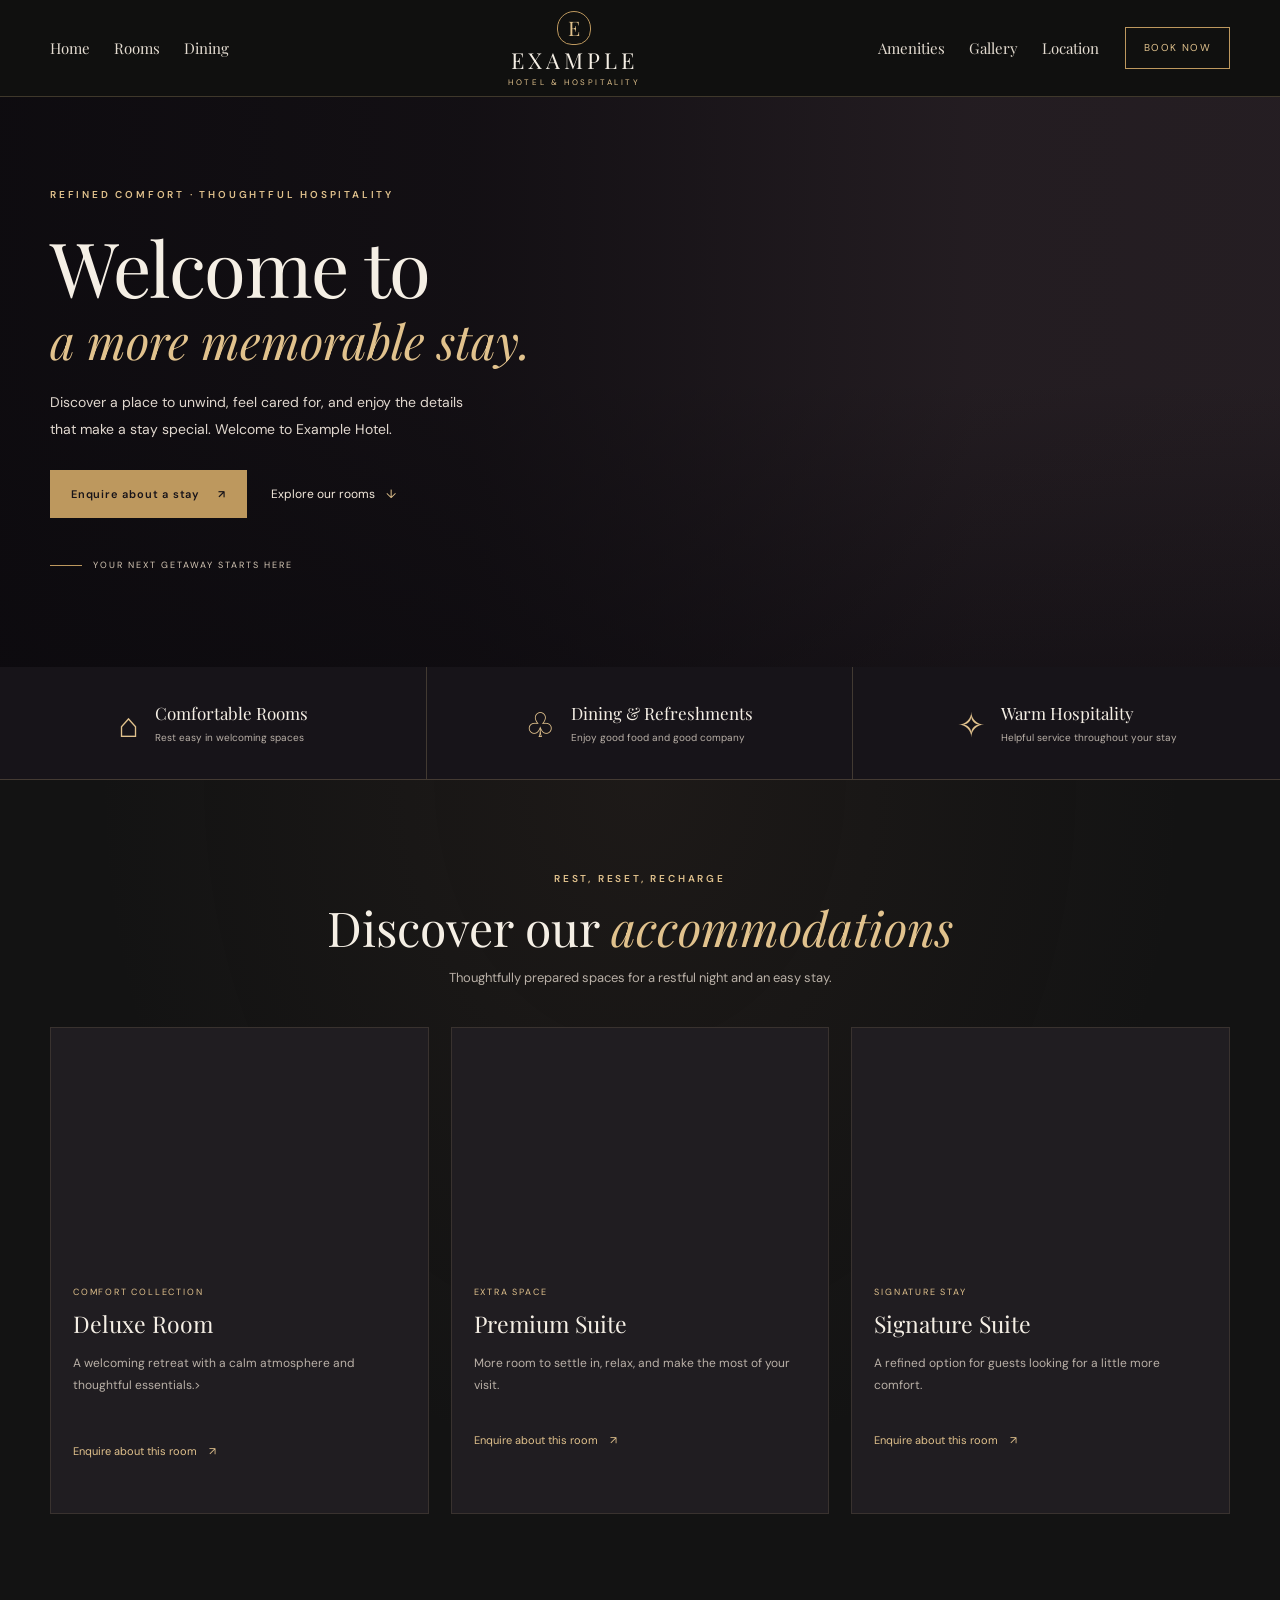
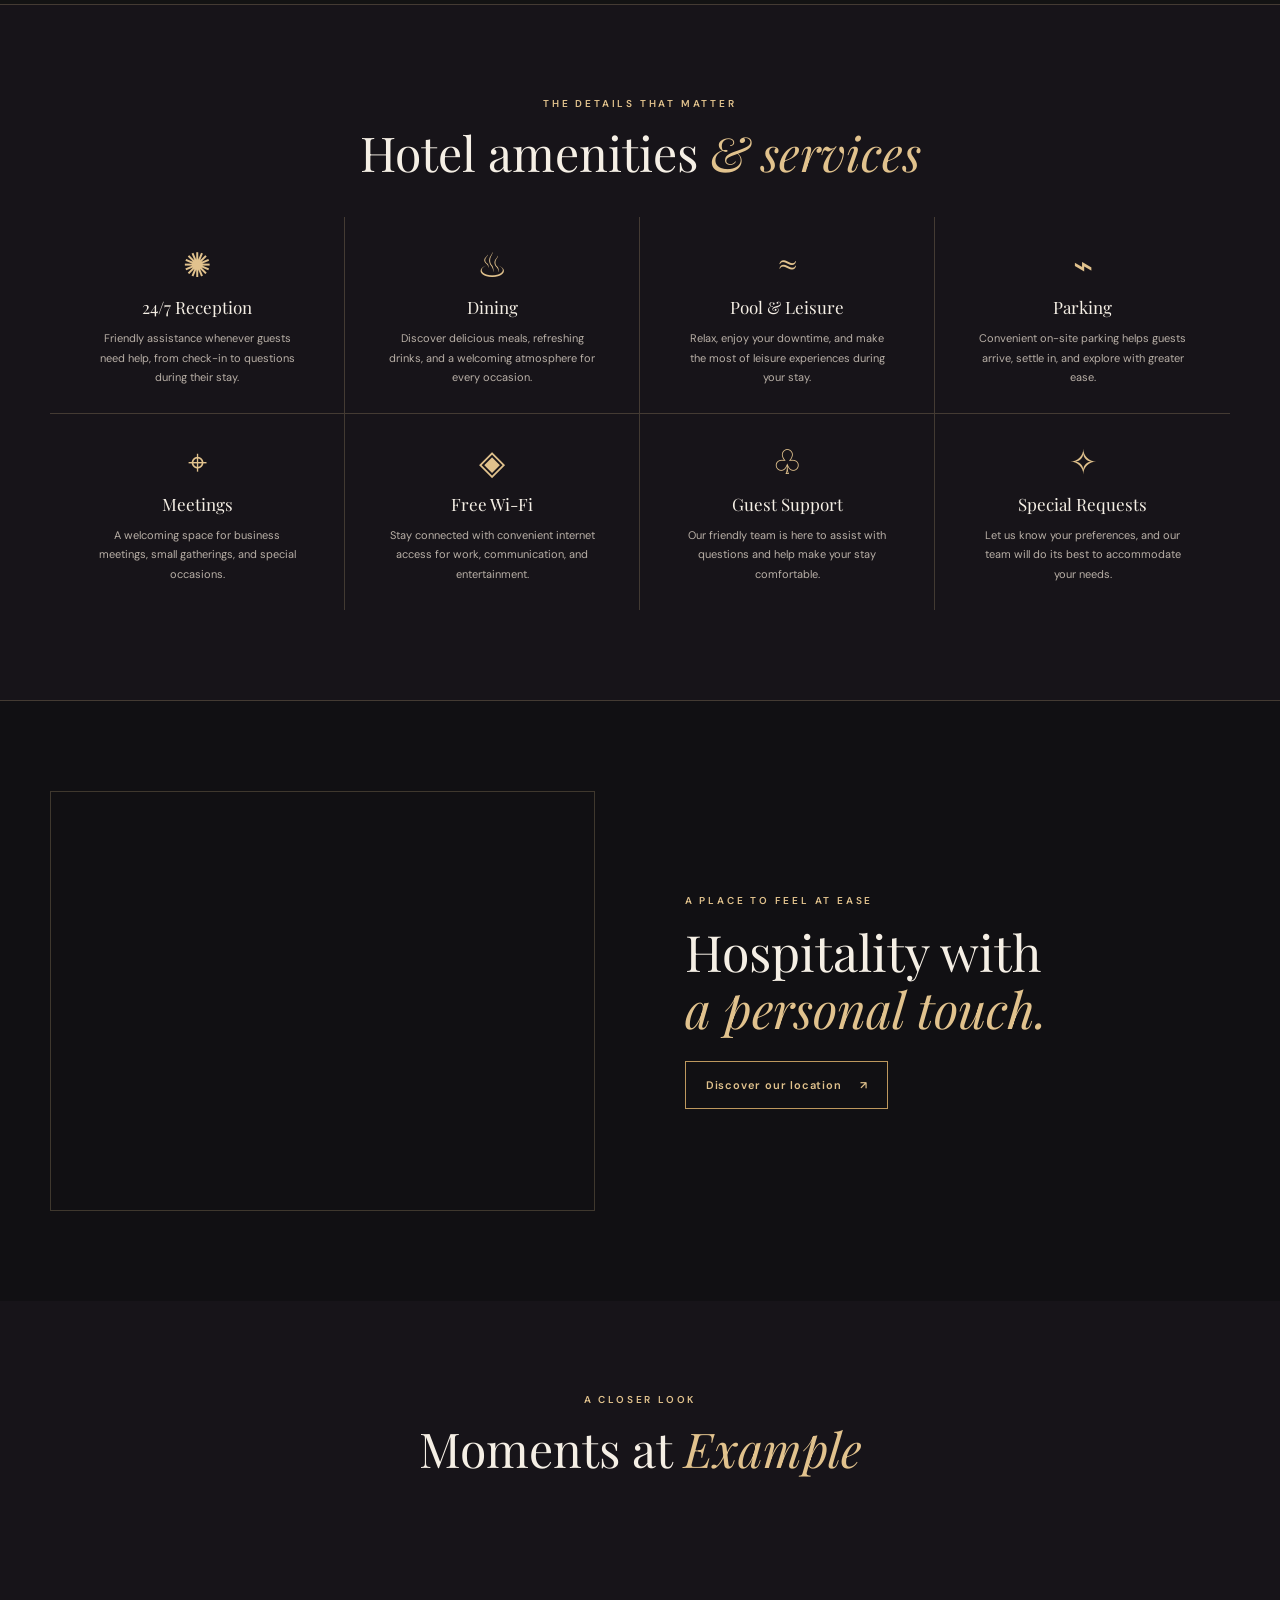
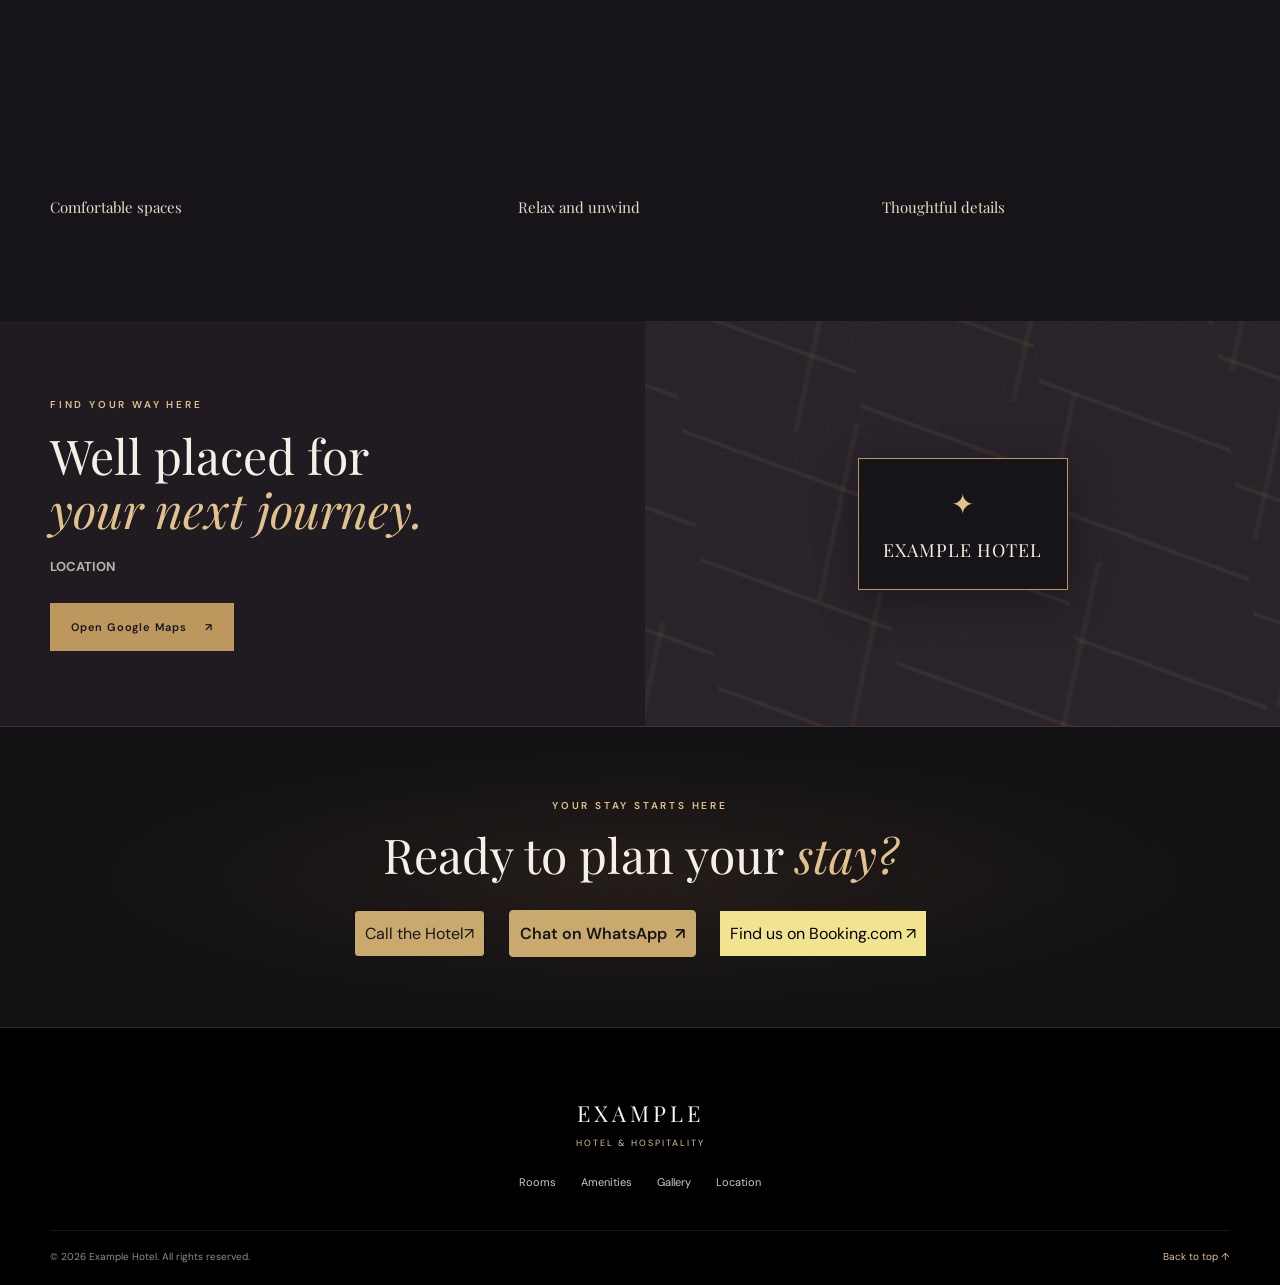
==== index.html @ 17773b7e "Add files via upload" ====
<!doctype html>
<html lang="en">
<head>
<meta charset="utf-8"><meta name="viewport" content="width=device-width,initial-scale=1">
<meta name="description" content="Example Hotel — refined comfort and thoughtful hospitality.">
<title>Example Hotel | Refined Stays</title>
<link rel="preconnect" href="https://fonts.googleapis.com"><link rel="preconnect" href="https://fonts.gstatic.com" crossorigin>
<link href="https://fonts.googleapis.com/css2?family=DM+Sans:wght@400;500;600;700&family=Playfair+Display:wght@400;500;600&display=swap" rel="stylesheet">
<link rel="stylesheet" href="style.css"><script src="script.js" defer></script>
</head>
<body>
</header>
<header class="site-header"><div class="header-inner container">
<button class="menu-toggle" aria-label="Open navigation" aria-expanded="false" aria-controls="main-nav"><span></span><span></span><span></span></button>
<nav class="nav nav-left" aria-label="Main navigation"><a href="#hero">Home</a><a href="#rooms">Rooms</a><a href="#dining">Dining</a></nav>
<a class="brand" href="#hero" aria-label="Example Hotel home"><span class="brand-emblem">E</span><span class="brand-name">EXAMPLE</span><span class="brand-subtitle">HOTEL &amp; HOSPITALITY</span></a>
<nav class="nav nav-right" aria-label="More navigation"><a href="#amenities">Amenities</a><a href="#gallery">Gallery</a><a href="#location">Location</a></nav>
<a class="header-book" href="#booking">Book now</a>
</div></header>
<main>
<section class="hero" id="hero"><div class="hero-image" role="img" aria-label="Elegant hotel room with warm lighting"></div><div class="hero-shade"></div><div class="hero-content container">
<p class="eyebrow">REFINED COMFORT · THOUGHTFUL HOSPITALITY</p><h1>Welcome to</h1><br><h2><span>a more memorable stay.</span></h2><p class="hero-copy">Discover a place to unwind, feel cared for, and enjoy the details that make a stay special. Welcome to Example Hotel.</p>
<div class="hero-actions"><a class="button button-gold" href="#booking">Enquire about a stay <span>↗</span></a><a class="text-action" href="#rooms">Explore our rooms <span>↓</span></a></div><div class="hero-caption"><span></span> YOUR NEXT GETAWAY STARTS HERE</div>
</div></section>
<section class="quick-highlights" aria-label="Hotel highlights"><div class="highlight"><span class="line-icon">⌂</span><div><h3>Comfortable Rooms</h3><p>Rest easy in welcoming spaces</p></div></div><div class="highlight"><span class="line-icon">♧</span><div><h3>Dining &amp; Refreshments</h3><p>Enjoy good food and good company</p></div></div><div class="highlight"><span class="line-icon">✧</span><div><h3>Warm Hospitality</h3><p>Helpful service throughout your stay</p></div></div></section>
<section class="section rooms-section" id="rooms"><div class="section-heading"><p class="eyebrow">REST, RESET, RECHARGE</p><h2>Discover our <span>accommodations</span></h2><p>Thoughtfully prepared spaces for a restful night and an easy stay.</p></div><div class="room-grid container">
<article class="room-card"><div class="room-image room-one" role="img" aria-label="Sample hotel room"></div><div class="room-info"><p class="card-kicker">COMFORT COLLECTION</p><h3>Deluxe Room</h3><p> A welcoming retreat with a calm atmosphere and thoughtful essentials.><p><a href="#booking" class="card-link">Enquire about this room <span>↗</span></a></div></article>
<article class="room-card"><div class="room-image room-two" role="img" aria-label="Sample premium suite"></div><div class="room-info"><p class="card-kicker">EXTRA SPACE</p><h3>Premium Suite</h3><p>More room to settle in, relax, and make the most of your visit.</p><a href="#booking" class="card-link">Enquire about this room <span>↗</span></a></div></article>
<article class="room-card"><div class="room-image room-three" role="img" aria-label="Sample suite sitting area"></div><div class="room-info"><p class="card-kicker">SIGNATURE STAY</p><h3>Signature Suite</h3><p>A refined option for guests looking for a little more comfort.</p><a href="#booking" class="card-link">Enquire about this room <span>↗</span></a></div></article></div></section>

<section class="section amenities-section" id="amenities">
  <div class="section-heading">
    <p class="eyebrow">THE DETAILS THAT MATTER</p>
    <h2>Hotel amenities <span>&amp; services</span></h2>
  </div>

  <div class="amenity-grid container">

    <article class="amenity">
      <span class="amenity-icon">✺</span>
      <h3>24/7 Reception</h3>
      <p>Friendly assistance whenever guests need help, from check-in to questions during their stay.</p>
    </article>

    <article class="amenity" id="dining">
      <span class="amenity-icon">♨</span>
      <h3>Dining</h3>
      <p>Discover delicious meals, refreshing drinks, and a welcoming atmosphere for every occasion.</p>
    </article>

    <article class="amenity">
      <span class="amenity-icon">≈</span>
      <h3>Pool &amp; Leisure</h3>
      <p>Relax, enjoy your downtime, and make the most of leisure experiences during your stay.</p>
    </article>

    <article class="amenity">
      <span class="amenity-icon">⌁</span>
      <h3>Parking</h3>
      <p>Convenient on-site parking helps guests arrive, settle in, and explore with greater ease.</p>
    </article>

    <article class="amenity">
      <span class="amenity-icon">⌖</span>
      <h3>Meetings</h3>
      <p>A welcoming space for business meetings, small gatherings, and special occasions.</p>
    </article>

    <article class="amenity">
      <span class="amenity-icon">◈</span>
      <h3>Free Wi-Fi</h3>
      <p>Stay connected with convenient internet access for work, communication, and entertainment.</p>
    </article>

    <article class="amenity">
      <span class="amenity-icon">♧</span>
      <h3>Guest Support</h3>
      <p>Our friendly team is here to assist with questions and help make your stay comfortable.</p>
    </article>

    <article class="amenity">
      <span class="amenity-icon">✧</span>
      <h3>Special Requests</h3>
      <p>Let us know your preferences, and our team will do its best to accommodate your needs.</p>
    </article>

  </div>
</section>

<section class="about-section section" id="about">
  <div
    class="about-photo"
    role="img"
    aria-label="Warm elegant hotel interior">
  </div>

  <div class="about-copy">
    <p class="eyebrow">A PLACE TO FEEL AT EASE</p>

    <h2>Hospitality with<br><span>a personal touch.</span></h2>

    <a class="button button-outline" href="#location">
      Discover our location <span>↗</span>
    </a>
  </div>
</section>

<section class="section gallery-section" id="gallery">
  <div class="section-heading">
    <p class="eyebrow">A CLOSER LOOK</p>
    <h2>Moments at <span>Example</span></h2>
  </div>

  <div class="gallery-grid container">
    <figure>
      <div
        class="gallery-photo gallery-one"
        role="img"
        aria-label="Sample bedroom">
      </div>
      <figcaption>Comfortable spaces</figcaption>
    </figure>

    <figure>
      <div
        class="gallery-photo gallery-two"
        role="img"
        aria-label="Sample lounge">
      </div>
      <figcaption>Relax and unwind</figcaption>
    </figure>

    <figure>
      <div
        class="gallery-photo gallery-three"
        role="img"
        aria-label="Sample dining space">
      </div>
      <figcaption>Thoughtful details</figcaption>
    </figure>
  </div>
</section>

<section class="location-section" id="location">
  <div class="location-copy">
    <p class="eyebrow">FIND YOUR WAY HERE</p>

    <h2>Well placed for<br><span>your next journey.</span></h2>

    <p class="location-address">
      <strong>LOCATION</strong>
    </p>

    <a
      class="button button-gold"
      href="https://www.google.com/maps"
      target="_blank"
      rel="noopener noreferrer">
      Open Google Maps <span>↗</span>
    </a>
  </div>

  <div class="map-placeholder">
    <div class="map-pattern"></div>

    <div class="map-card">
      <span class="map-pin">✦</span>
      <p>EXAMPLE HOTEL</p>
    </div>
  </div>
</section>

<section class="booking-section section" id="booking">
  <div class="booking-inner container">
    <p class="eyebrow">YOUR STAY STARTS HERE</p>

    <h2>Ready to plan your <span>stay?</span></h2>

    <div class="booking-actions">
      <a class="call-btn" href="tel:+250000000000">
        Call the Hotel<span>↗</span>
      </a>

      <a
        class="WhatsApp"
        href="https://wa.me/250000000000?text=Hello%2C%20I%27d%20like%20to%20enquire%20about%20a%20stay."
        target="_blank"
        rel="noopener noreferrer">
        Chat on WhatsApp <span>↗</span>
      </a>

      <a
        class="booking-com-btn"
        href="https://www.booking.com/"
        target="_blank"
        rel="noopener noreferrer">
        Find us on Booking.com ↗
      </a>
    </div>
  </div>
</section>

</main>

<footer class="site-footer">
  <div class="footer-inner container">
    <a class="footer-brand" href="#hero">
      EXAMPLE <span>HOTEL &amp; HOSPITALITY</span>
    </a>

    <div class="footer-links">
      <a href="#rooms">Rooms</a>
      <a href="#amenities">Amenities</a>
      <a href="#gallery">Gallery</a>
      <a href="#location">Location</a>
    </div>

    <div class="footer-bottom">
      <span>
        © <span id="year"></span> Example Hotel. All rights reserved.
      </span>

      <a href="#hero">Back to top ↑</a>
    </div>
  </div>
</footer>

</body>
</html>
---- style.css ----
:root{--bg:#111013;--soft:#19171b;--card:#201d21;--text:#f5efe5;--muted:#b9b0a7;--gold:#bd985e;--goldlight:#e1c28d;--line:rgba(225,194,141,.22);--serif:'Playfair Display',Georgia,serif;--sans:'DM Sans',Arial,sans-serif;--container:1180px}
*{box-sizing:border-box;margin:0;padding:0}html{scroll-behavior:smooth;scroll-padding-top:90px}body{background:var(--bg);color:var(--text);font-family:var(--sans);line-height:1.6}a{color:inherit;text-decoration:none}.container{width:min(var(--container),calc(100% - 48px));margin-inline:auto}section{scroll-margin-top:86px}::selection{background:var(--gold);color:#151217}
.site-header{position:relative;z-index:20;background:#100e12;border-bottom:1px solid var(--line)}.header-inner{min-height:96px;display:grid;grid-template-columns:1fr auto 1fr auto;align-items:center;gap:26px}.nav{display:flex;align-items:center;gap:24px}.nav a{font-family:var(--serif);font-size:13px;color:#e4dcd1;transition:color .2s}.nav a:hover,.footer-links a:hover{color:var(--goldlight)}.nav-right{justify-content:flex-end}.brand{min-width:170px;display:flex;flex-direction:column;align-items:center;line-height:1}.brand-emblem{display:grid;place-items:center;width:34px;height:34px;margin-bottom:4px;border:1px solid var(--gold);border-radius:50% 50% 44% 44%;color:var(--goldlight);font-family:var(--serif);font-size:20px}.brand-name{font-family:var(--serif);font-size:22px;letter-spacing:4px}.brand-subtitle{margin-top:7px;color:var(--goldlight);font-size:8px;letter-spacing:2.6px}.header-book{padding:12px 18px;border:1px solid var(--gold);color:var(--goldlight);font-size:10px;letter-spacing:1.4px;text-transform:uppercase;transition:background .2s,color .2s}.header-book:hover{background:var(--gold);color:#171318}.menu-toggle{display:none}
.hero{position:relative;min-height:570px;display:flex;align-items:center;overflow:hidden;isolation:isolate;background:#292126}.hero-image,.hero-shade{position:absolute;inset:0;z-index:-1}.hero-image{background-image:url('https://images.unsplash.com/photo-1611892440504-42a792e24d32?auto=format&fit=crop&w=2200&q=85');background-position:center 54%;background-size:cover;transform:scale(1.01)}.hero-shade{background:linear-gradient(90deg,rgba(12,10,14,.93) 0%,rgba(12,10,14,.76) 37%,rgba(12,10,14,.2) 76%,rgba(12,10,14,.15) 100%),linear-gradient(0deg,rgba(12,10,14,.55),transparent 50%)}.hero-content{padding-top:75px;padding-bottom:86px}.eyebrow{color:var(--goldlight);font-size:10px;font-weight:600;letter-spacing:2.8px;line-height:1.8}.hero .eyebrow{margin-bottom:20px}.hero h1,h2{font-family:var(--serif);font-weight:400;line-height:1.13}.hero h1{max-width:690px;font-size:clamp(44px,6.2vw,76px);letter-spacing:-1.4px}.hero h1 span,h2 span{color:var(--goldlight);font-style:italic}.hero-copy{max-width:440px;margin-top:22px;color:#e1d8cf;font-size:14px;line-height:1.9}.hero-actions,.booking-actions{display:flex;align-items:center;flex-wrap:wrap;gap:24px;margin-top:28px}.button{min-height:48px;padding:0 20px;display:inline-flex;align-items:center;justify-content:center;gap:18px;border:1px solid transparent;font-size:11px;font-weight:600;letter-spacing:.8px;transition:transform .2s,background .2s,border-color .2s}.button:hover{transform:translateY(-2px)}.button-gold{background:var(--gold);border-color:var(--gold);color:#181419}.button-gold:hover{background:var(--goldlight);border-color:var(--goldlight)}.button-outline{border-color:var(--gold);color:var(--goldlight);background:transparent}.button-outline:hover{background:rgba(189,152,94,.12)}.text-action{color:#f3e9dc;font-size:12px}.text-action span{margin-left:8px;color:var(--goldlight)}.hero-caption{display:flex;align-items:center;gap:11px;margin-top:46px;color:#d6c8b6;font-size:9px;letter-spacing:2px}.hero-caption span{width:32px;height:1px;background:var(--gold)}
.quick-highlights{display:grid;grid-template-columns:repeat(3,1fr);background:#171419;border-bottom:1px solid var(--line)}.highlight{display:flex;justify-content:center;align-items:center;gap:16px;min-height:112px;padding:22px;border-right:1px solid var(--line)}.highlight:last-child{border-right:0}.line-icon{color:var(--goldlight);font-family:var(--serif);font-size:34px}.highlight h3{font-family:var(--serif);font-size:17px;font-weight:400}.highlight p{margin-top:3px;color:var(--muted);font-size:10px}
.section{padding:90px 0}.section-heading{max-width:680px;margin:0 auto 38px;padding-inline:24px;text-align:center}.section-heading .eyebrow{margin-bottom:12px}h2{font-size:clamp(34px,4.2vw,48px)}.section-heading>p:last-child{margin-top:14px;color:var(--muted);font-size:13px}.rooms-section{background:radial-gradient(ellipse at top,rgba(95,67,54,.13),transparent 60%),var(--bg)}.room-grid{display:grid;grid-template-columns:repeat(3,1fr);gap:22px}.room-card{overflow:hidden;background:var(--card);border:1px solid rgba(225,194,141,.13)}.room-image{height:235px;background-size:cover;background-position:center;transition:transform .45s}.room-card:hover .room-image{transform:scale(1.035)}.room-one{background-image:url('https://images.unsplash.com/photo-1611892440504-42a792e24d32?auto=format&fit=crop&w=900&q=80')}.room-two{background-image:url('https://images.unsplash.com/photo-1590490360182-c33d57733427?auto=format&fit=crop&w=900&q=80')}.room-three{background-image:url('https://images.unsplash.com/photo-1616486338812-3dadae4b4ace?auto=format&fit=crop&w=900&q=80')}.room-info{padding:22px}.card-kicker{color:var(--goldlight);font-size:9px;letter-spacing:1.8px}.room-info h3{margin-top:7px;font-family:var(--serif);font-size:23px;font-weight:400}.room-info>p:not(.card-kicker){min-height:64px;margin-top:10px;color:var(--muted);font-size:12px;line-height:1.8}.card-link{display:inline-flex;gap:12px;margin-top:15px;color:var(--goldlight);font-size:11px}.placeholder-note{max-width:800px;margin:24px auto 0;padding-inline:24px;color:#a59a8f;text-align:center;font-size:10px;line-height:1.7}
.amenities-section{background:#171419;border-block:1px solid var(--line)}.amenity-grid{display:grid;grid-template-columns:repeat(4,1fr)}.amenity{min-height:175px;padding:26px 24px;border-right:1px solid var(--line);border-bottom:1px solid var(--line);text-align:center}.amenity:nth-child(4n){border-right:0}.amenity:nth-last-child(-n+4){border-bottom:0}.amenity-icon{display:block;margin-bottom:10px;color:var(--goldlight);font-family:var(--serif);font-size:34px;line-height:1.2}.amenity h3{font-family:var(--serif);font-size:17px;font-weight:400}.amenity p{max-width:210px;margin:8px auto 0;color:var(--muted);font-size:11px;line-height:1.75}
.about-section{display:grid;grid-template-columns:1fr 1fr;gap:clamp(36px,7vw,100px);align-items:center;width:min(var(--container),calc(100% - 48px));margin-inline:auto}.about-photo{min-height:420px;background:url('https://images.unsplash.com/photo-1600210492486-724fe5c67fb0?auto=format&fit=crop&w=1200&q=85') center/cover;border:1px solid var(--line)}.about-copy .eyebrow{margin-bottom:14px}.about-copy h2{font-size:clamp(36px,4vw,50px)}.about-copy>p:not(.eyebrow){max-width:490px;margin-top:18px;color:var(--muted);font-size:13px;line-height:1.9}.about-copy .about-small{font-size:11px}.about-copy .button{margin-top:24px}
.gallery-section{background:#171419}.gallery-grid{display:grid;grid-template-columns:1.3fr 1fr 1fr;gap:16px}.gallery-item{min-width:0;overflow:hidden}.gallery-photo{height:270px;background-size:cover;background-position:center;transition:transform .4s}.gallery-item:hover .gallery-photo{transform:scale(1.04)}.gallery-one{background-image:url('https://images.unsplash.com/photo-1611892440504-42a792e24d32?auto=format&fit=crop&w=1100&q=80')}.gallery-two{background-image:url('https://images.unsplash.com/photo-1600210492486-724fe5c67fb0?auto=format&fit=crop&w=900&q=80')}.gallery-three{background-image:url('https://images.unsplash.com/photo-1414235077428-338989a2e8c0?auto=format&fit=crop&w=900&q=80')}.gallery-grid figcaption{padding:12px 0;color:#e7d9c7;font-family:var(--serif);font-size:15px}
.location-section{display:grid;grid-template-columns:1fr 1fr;min-height:400px;background:#201b20}.location-copy{padding:75px max(32px,calc((100vw - var(--container))/2));padding-right:55px}.location-copy .eyebrow{margin-bottom:14px}.location-copy>p:not(.eyebrow){max-width:420px;margin-top:18px;color:var(--muted);font-size:13px}.location-address{line-height:1.9}.location-address span{color:var(--goldlight);font-size:9px;letter-spacing:2px}.location-copy .button{margin-top:24px}.map-placeholder{position:relative;display:grid;place-items:center;min-height:400px;overflow:hidden;background:#29232a}.map-pattern{position:absolute;inset:-20%;opacity:.5;background-image:linear-gradient(28deg,transparent 46%,rgba(189,152,94,.2) 47%,rgba(189,152,94,.2) 48%,transparent 49%),linear-gradient(110deg,transparent 46%,rgba(189,152,94,.15) 47%,rgba(189,152,94,.15) 48%,transparent 49%),linear-gradient(rgba(255,255,255,.03) 1px,transparent 1px),linear-gradient(90deg,rgba(255,255,255,.03) 1px,transparent 1px);background-size:180px 130px,220px 170px,36px 36px,36px 36px;transform:rotate(-8deg)}.map-card{position:relative;z-index:1;min-width:210px;padding:24px;background:#171419;border:1px solid var(--gold);text-align:center;box-shadow:0 12px 45px rgba(0,0,0,.3)}.map-pin{color:var(--goldlight);font-size:28px}.map-card p{margin-top:8px;font-family:var(--serif);font-size:18px;letter-spacing:1px}.map-card small{color:var(--muted);font-size:10px}
.booking-section{text-align:center;background:radial-gradient(ellipse at center,rgba(133,94,55,.17),transparent 65%),#111013;border-top:1px solid var(--line)}.booking-inner>.eyebrow{margin-bottom:12px}.booking-inner>p:not(.eyebrow):not(.placeholder-note){margin-top:15px;color:var(--muted);font-size:13px}.booking-actions{justify-content:center}.booking-inner .placeholder-note{margin-top:20px}.site-footer{padding:48px 0 20px;background:#0c0b0e;border-top:1px solid var(--line)}.footer-inner{text-align:center}.footer-brand{display:inline-flex;flex-direction:column;gap:6px;font-family:var(--serif);font-size:22px;letter-spacing:4px}.footer-brand span{color:var(--goldlight);font:9px var(--sans);letter-spacing:2px}.footer-inner>p{margin-top:12px;color:var(--muted);font-size:11px}.footer-links{display:flex;justify-content:center;flex-wrap:wrap;gap:25px;margin-top:25px;color:#d4c9bc;font-size:11px}.footer-bottom{display:flex;justify-content:space-between;gap:16px;margin-top:38px;padding-top:18px;border-top:1px solid rgba(225,194,141,.13);color:#938a81;font-size:10px}.footer-bottom a{color:var(--goldlight)}
@media(max-width:1000px){.header-inner{grid-template-columns:1fr auto 1fr;gap:18px}.nav-left{gap:16px}.nav-right{display:none}.header-book{justify-self:end}.room-image{height:200px}.room-info{padding:18px}.amenity{padding-inline:15px}.location-copy{padding:58px 34px}}
@media(max-width:680px){html{scroll-padding-top:72px}.container{width:calc(100% - 36px)}.header-inner{min-height:76px;grid-template-columns:42px 1fr auto;gap:10px}.menu-toggle{display:flex;flex-direction:column;align-items:center;justify-content:center;gap:5px;width:40px;height:40px;background:transparent;border:1px solid var(--line);cursor:pointer}.menu-toggle span{width:17px;height:1px;background:var(--goldlight)}.brand{grid-column:2;grid-row:1}.brand-emblem{display:none}.brand-name{font-size:17px;letter-spacing:3px}.brand-subtitle{font-size:7px;letter-spacing:1.8px}.header-book{padding:10px 11px;font-size:9px;letter-spacing:.8px}.nav-left{position:absolute;display:none;top:100%;left:0;right:0;padding:12px 22px 18px;background:#100e12;border-top:1px solid var(--line)}.nav-left.is-open{display:flex;flex-direction:column;align-items:stretch;gap:0}.nav-left a{padding:12px 0;border-bottom:1px solid rgba(225,194,141,.1);font-size:15px}.hero{min-height:590px}.hero-image{background-position:60% center}.hero-shade{background:linear-gradient(90deg,rgba(12,10,14,.9),rgba(12,10,14,.5)),linear-gradient(0deg,rgba(12,10,14,.5),transparent 60%)}.hero-content{padding-top:62px;padding-bottom:62px}.hero h1{font-size:clamp(42px,11vw,58px);letter-spacing:-1px}.hero-copy{max-width:390px;font-size:13px}.hero-actions{align-items:flex-start;flex-direction:column;gap:18px}.hero-caption{margin-top:35px;font-size:8px;letter-spacing:1.5px}.quick-highlights{grid-template-columns:1fr}.highlight{justify-content:flex-start;min-height:86px;padding-inline:26px;border-right:0;border-bottom:1px solid var(--line)}.highlight:last-child{border-bottom:0}.section{padding:65px 0}.section-heading{margin-bottom:28px;padding-inline:18px}.section-heading h2,h2{font-size:35px}.room-grid{grid-template-columns:1fr;gap:20px}.room-image{height:245px}.room-info>p:not(.card-kicker){min-height:0}.amenity-grid{grid-template-columns:repeat(2,1fr)}.amenity{min-height:165px;padding:22px 12px;border-right:1px solid var(--line);border-bottom:1px solid var(--line)}.amenity:nth-child(2n){border-right:0}.amenity:nth-last-child(-n+4){border-bottom:1px solid var(--line)}.amenity:nth-last-child(-n+2){border-bottom:0}.amenity h3{font-size:16px}.about-section{grid-template-columns:1fr;gap:28px;padding-block:65px}.about-photo{min-height:280px}.about-copy h2{font-size:38px}.gallery-grid{grid-template-columns:1fr;gap:16px}.gallery-photo{height:245px}.location-section{grid-template-columns:1fr}.location-copy{padding:60px 24px}.map-placeholder{min-height:300px}.booking-actions{flex-direction:column;align-items:stretch}.booking-actions .button{width:100%}.footer-links{gap:16px}.footer-bottom{flex-direction:column;align-items:center}}
@media(prefers-reduced-motion:reduce){*,*::before,*::after{scroll-behavior:auto!important;transition-duration:.01ms!important}}

.booking-section {
  padding: 70px 20px;
  text-align: center;
}

.booking-links {
  display: flex;
  justify-content: center;
  flex-wrap: wrap;
  gap: 14px;
  margin-top: 28px;
}

.booking-links a {
  display: inline-flex;
  align-items: center;
  justify-content: center;
  padding: 14px 22px;
  border: 1px solid #d6d0c5;
  border-radius: 8px;
  text-decoration: none;
  font-weight: 600;
  color: #24352f;
  background: #fff;
  transition: background 0.2s ease,
              transform 0.2s ease;
}

.booking-links a:hover {
  background: #f1eee7;
  transform: translateY(-2px);
}

.booking-links a:focus-visible {
  outline: 3px solid #466b5b;
  outline-offset: 3px;
}

@media (max-width: 520px) {
  .booking-links {
    flex-direction: column;
  }

  .booking-links a {
    width: 100%;
    box-sizing: border-box;
  }
}

@media (prefers-reduced-motion: reduce) {
  .booking-links a {
    transition: none;
  }
}

.nav a {
  font-size: 15px;
}
.rooms-section {
    background-color: #131313;
}
.hero {
    line-height: 20%;
}

.site-header {
  position: sticky;
  top: 0;
  z-index: 1000;
  background: rgba(17, 17, 16, .96);
  backdrop-filter: blur(14px);
  -webkit-backdrop-filter: blur(14px);
}

@media (max-width: 600px) {
  .site-header {
    padding: 8px 16px;
  }

  .site-header .logo {
    font-size: 19px;
  }

  .site-header .nav a {
    font-size: 100px;
  }
}
 .site-footer {
    font-size: 40px;
    color: #faf5f5;
    background-color: #000000;
}
.location-section {
    gap: 10px;
}

.booking-com-btn {
  display: inline-flex;
  align-items: center;
  justify-content: center;
  padding: 10px 10px;
  color: #000000;
  text-decoration: none;
  font-size: 2;
  transition: background 0.25s ease, color 0.25s ease;
  background: #f1e390;
  transition: background-color 0.3s ease,
              color 0.3s ease,
              transform 0.3s ease,
              box-shadow 0.3s ease;
}

.booking-com-btn:hover {
  background: #f0f085;
  color: #222222;
  transform: translateY(-3px);
  box-shadow: 0 6px 18px rgba(201, 169, 110, 0.2);
}


.call-btn {
  display: inline-block;
  background-color: #c9a96e;
  color: #171717;
  padding: 10px 10px;
  border: 1px solid #10100f;
  border-radius: 4px;
  text-decoration: none;
  transition: background-color 0.3s ease,
              color 0.3s ease,
              transform 0.3s ease,
              box-shadow 0.3s ease;
}

.call-btn:hover {
  background-color: transparent;
  color: #000000;
  background: #f1cc65;
  transform: translateY(-3px);
  box-shadow: 0 6px 18px rgba(220, 183, 115, 0.2);
}


.WhatsApp {
  display: inline-flex;
  align-items: center;
  justify-content: center;
  gap: 8px;

  padding: 10px 10px;
  background-color: #c9a96e;
  color: #171717;

  border: 1px solid #c9a96e;
  border-radius: 4px;

  font-size: 16px;
  font-weight: 600;
  text-decoration: none;

  transition: all 0.3s ease;
}

.WhatsApp span {
  display: inline-block;
  transition: transform 0.3s ease;
}


.WhatsApp:hover {
  background-color: #feda85;
  border-color: #0b0b0b;
  color: #171717;
  transform: translateY(-3px);
  box-shadow: 0 6px 18px rgba(201, 169, 110, 0.25);
}


.WhatsApp:hover span {
  transform: translate(3px, -3px);
}
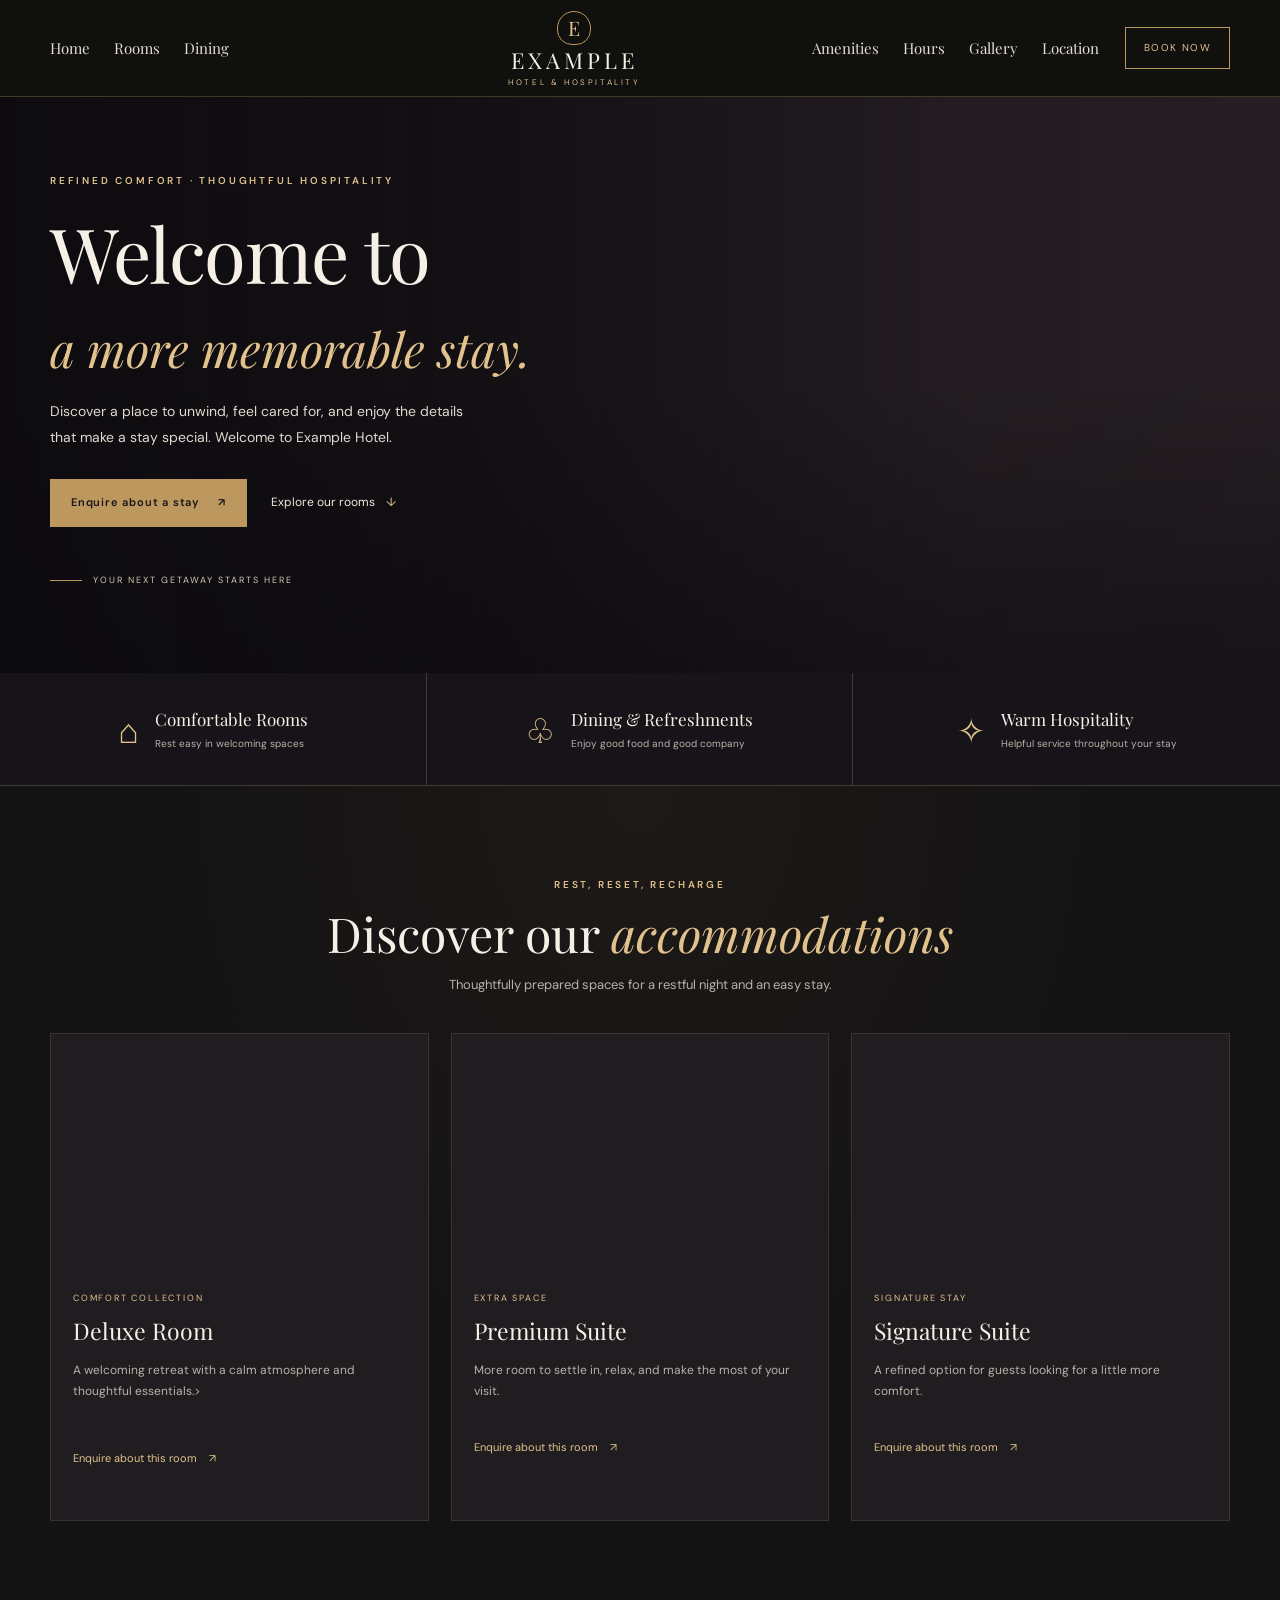
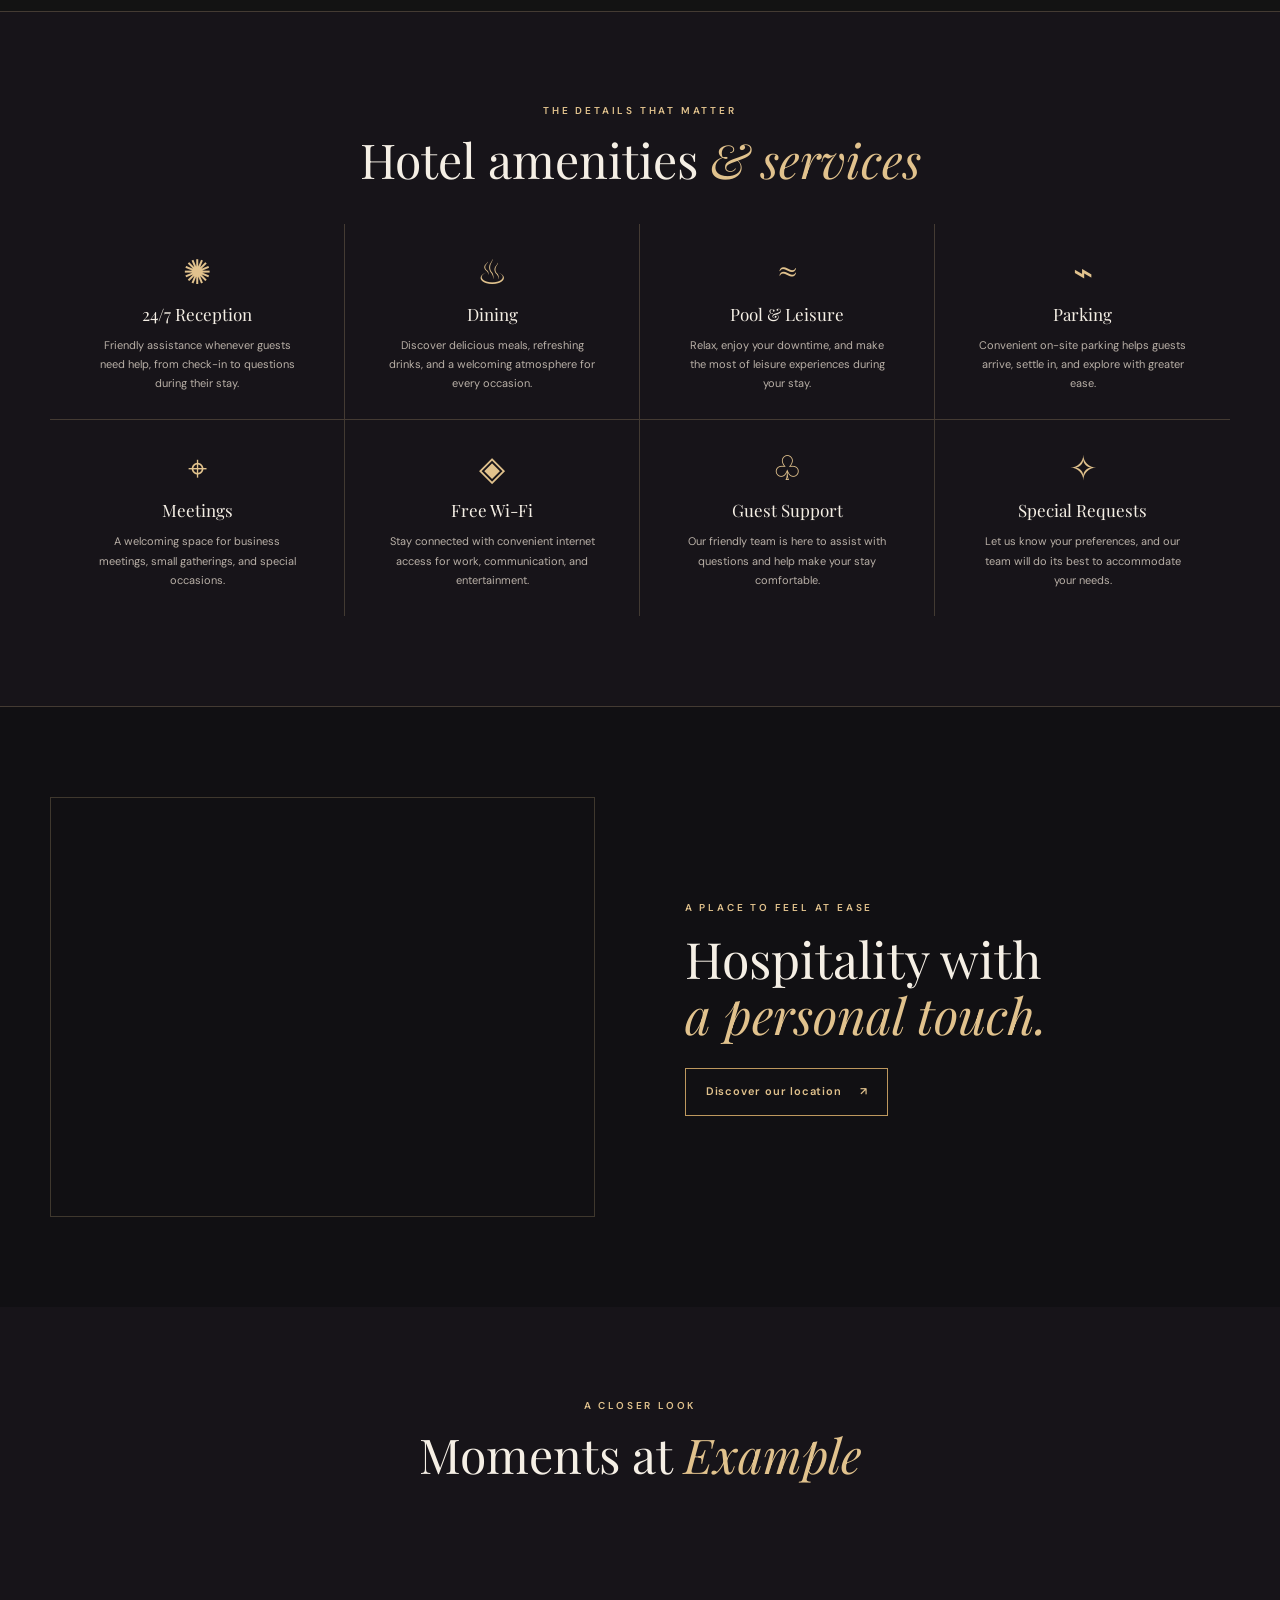
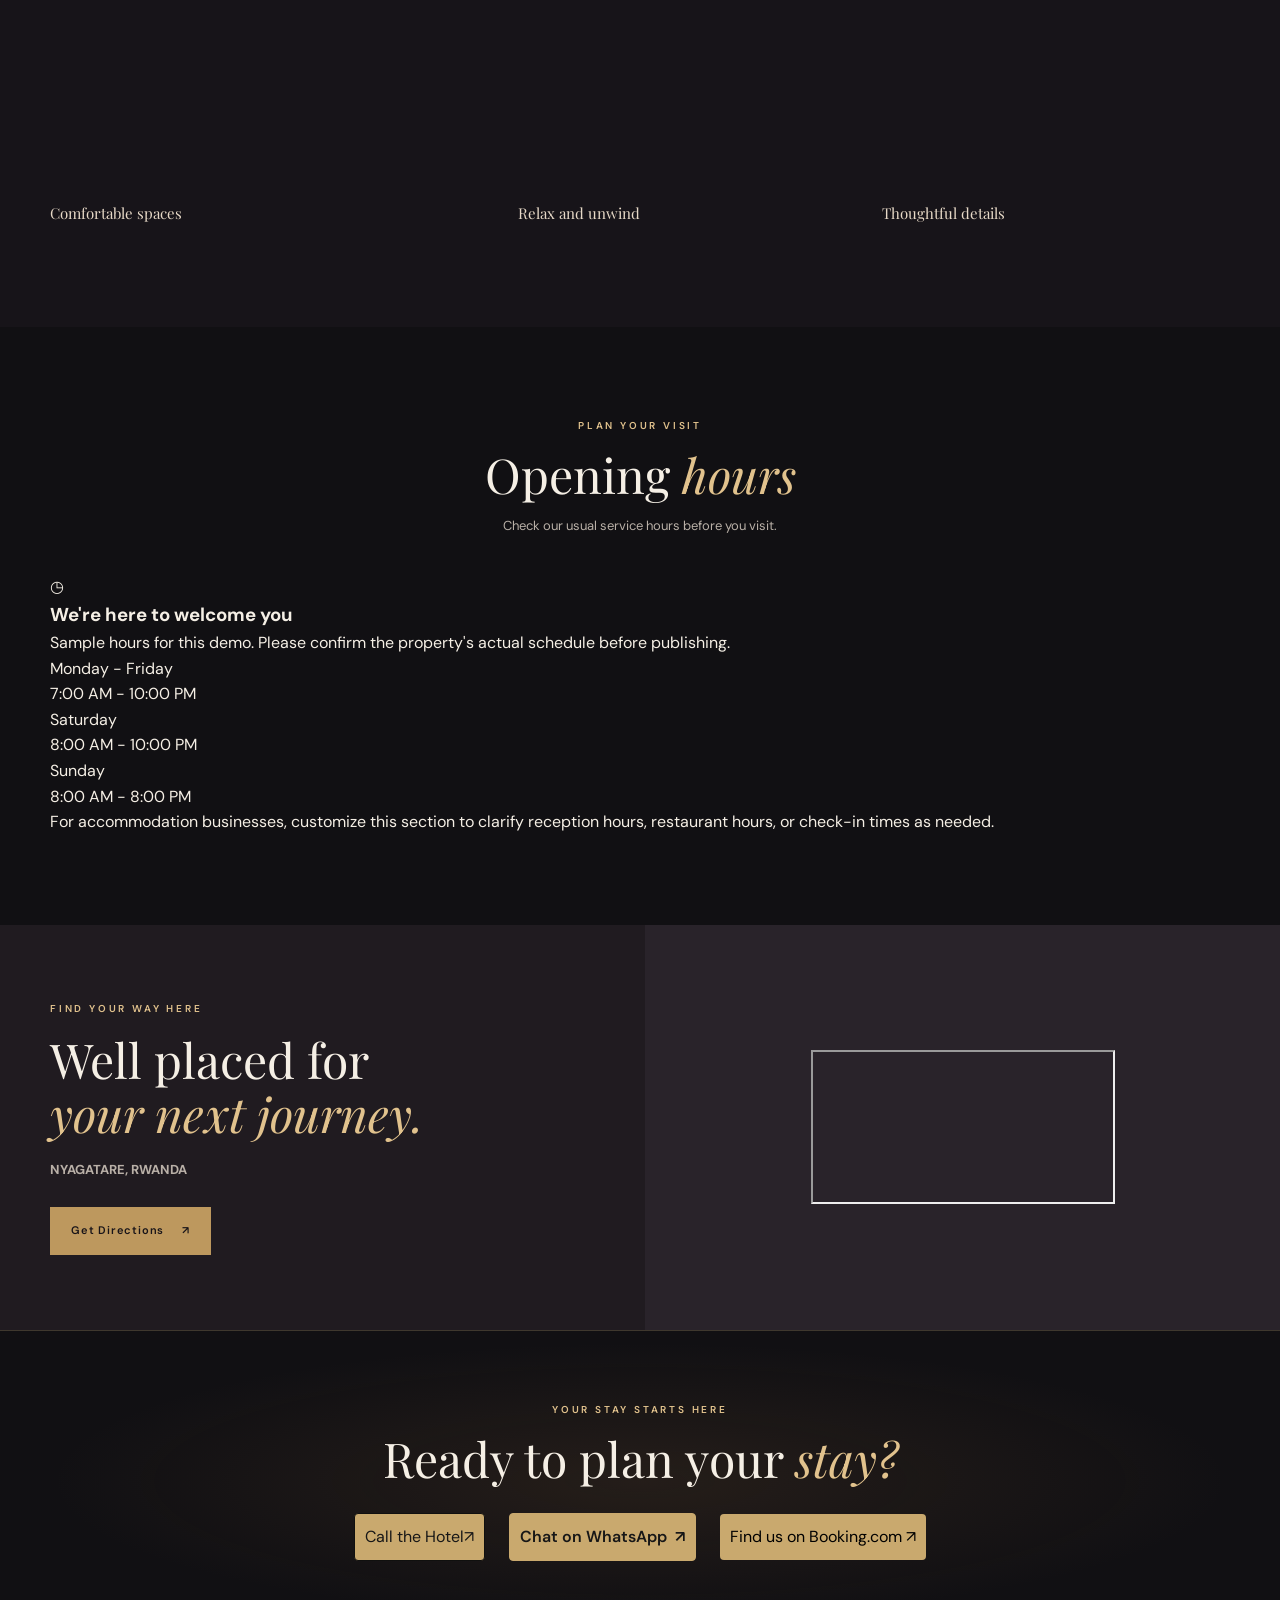
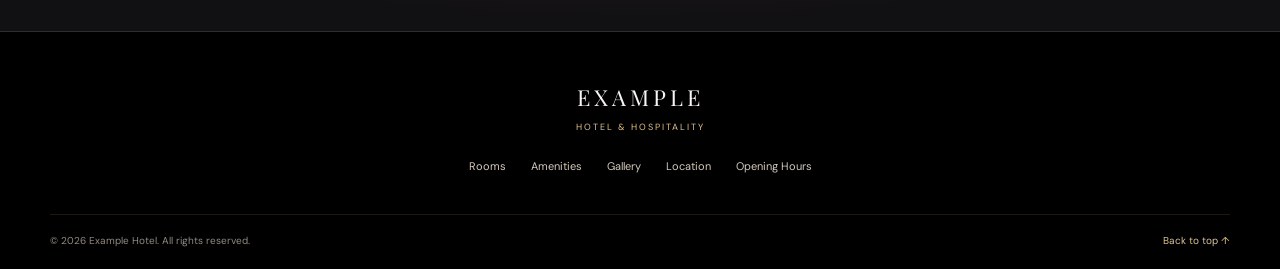
==== commit 635186d5: "Update index.html" ====
--- a/index.html
+++ b/index.html
@@ -14,9 +14,17 @@
 <button class="menu-toggle" aria-label="Open navigation" aria-expanded="false" aria-controls="main-nav"><span></span><span></span><span></span></button>
 <nav class="nav nav-left" aria-label="Main navigation"><a href="#hero">Home</a><a href="#rooms">Rooms</a><a href="#dining">Dining</a></nav>
 <a class="brand" href="#hero" aria-label="Example Hotel home"><span class="brand-emblem">E</span><span class="brand-name">EXAMPLE</span><span class="brand-subtitle">HOTEL &amp; HOSPITALITY</span></a>
-<nav class="nav nav-right" aria-label="More navigation"><a href="#amenities">Amenities</a><a href="#gallery">Gallery</a><a href="#location">Location</a></nav>
+
+<nav class="nav nav-right" aria-label="More navigation">
+  <a href="#amenities">Amenities</a>
+  <a href="#hours">Hours</a>
+  <a href="#gallery">Gallery</a>
+  <a href="#location">Location</a>
+</nav>
+
 <a class="header-book" href="#booking">Book now</a>
 </div></header>
+  
 <main>
 <section class="hero" id="hero"><div class="hero-image" role="img" aria-label="Elegant hotel room with warm lighting"></div><div class="hero-shade"></div><div class="hero-content container">
 <p class="eyebrow">REFINED COMFORT · THOUGHTFUL HOSPITALITY</p><h1>Welcome to</h1><br><h2><span>a more memorable stay.</span></h2><p class="hero-copy">Discover a place to unwind, feel cared for, and enjoy the details that make a stay special. Welcome to Example Hotel.</p>
@@ -87,6 +95,7 @@
   </div>
 </section>
 
+
 <section class="about-section section" id="about">
   <div
     class="about-photo"
@@ -104,7 +113,6 @@
     </a>
   </div>
 </section>
-
 <section class="section gallery-section" id="gallery">
   <div class="section-heading">
     <p class="eyebrow">A CLOSER LOOK</p>
@@ -140,6 +148,47 @@
     </figure>
   </div>
 </section>
+<section class="section hours-section" id="hours">
+  <div class="section-heading">
+    <p class="eyebrow">PLAN YOUR VISIT</p>
+    <h2>Opening <span>hours</span></h2>
+    <p>Check our usual service hours before you visit.</p>
+  </div>
+
+  <div class="hours-card container">
+    <div class="hours-intro">
+      <span class="hours-icon" aria-hidden="true">◷</span>
+      <div>
+        <h3>We're here to welcome you</h3>
+        <p>Sample hours for this demo. Please confirm the property's actual schedule before publishing.</p>
+      </div>
+    </div>
+
+    <dl class="hours-list">
+      <div class="hours-row">
+        <dt>Monday - Friday</dt>
+        <dd>7:00 AM - 10:00 PM</dd>
+      </div>
+
+      <div class="hours-row">
+        <dt>Saturday</dt>
+        <dd>8:00 AM - 10:00 PM</dd>
+      </div>
+
+      <div class="hours-row">
+        <dt>Sunday</dt>
+        <dd>8:00 AM - 8:00 PM</dd>
+      </div>
+    </dl>
+
+    <p class="hours-note">
+      For accommodation businesses, customize this section to clarify
+      reception hours, restaurant hours, or check-in times as needed.
+    </p>
+  </div>
+</section>
+
+
 
 <section class="location-section" id="location">
   <div class="location-copy">
@@ -148,26 +197,31 @@
     <h2>Well placed for<br><span>your next journey.</span></h2>
 
     <p class="location-address">
-      <strong>LOCATION</strong>
+      <strong>NYAGATARE, RWANDA</strong>
     </p>
 
     <a
       class="button button-gold"
-      href="https://www.google.com/maps"
+      href="https://www.google.com/maps/search/?api=1&query=Nyagatare%2C%20Rwanda"
       target="_blank"
       rel="noopener noreferrer">
-      Open Google Maps <span>↗</span>
+      Get Directions <span>↗</span>
     </a>
   </div>
 
-  <div class="map-placeholder">
-    <div class="map-pattern"></div>
-
-    <div class="map-card">
-      <span class="map-pin">✦</span>
-      <p>EXAMPLE HOTEL</p>
-    </div>
-  </div>
+  
+<div class="map-placeholder">
+  <iframe
+   src="https://www.google.com/maps/embed?pb=!1m18!1m12!1m3!1d31910.50218386555!2d30.3308487!3d-1.28638645!2m3!1f0!2f0!3f0!3m2!1i1024!2i768!4f13.1!3m3!1m2!1s0x19dbf2c7c0cb2445%3A0xb0e4bee373e55682!2sNyagatare!5e0!3m2!1sen!2srw!4v1791903497908!5m2!1sen!2srw"
+    title="Map showing Nyagatare, Rwanda"
+    loading="lazy"
+    allowfullscreen
+    referrerpolicy="no-referrer-when-downgrade">
+  </iframe>
+</div>
+
+      
+    
 </section>
 
 <section class="booking-section section" id="booking">
@@ -213,6 +267,7 @@
       <a href="#amenities">Amenities</a>
       <a href="#gallery">Gallery</a>
       <a href="#location">Location</a>
+      <a href="#hours">Opening Hours</a>
     </div>
 
     <div class="footer-bottom">
--- a/style.css
+++ b/style.css
@@ -74,9 +74,6 @@
 .rooms-section {
     background-color: #131313;
 }
-.hero {
-    line-height: 20%;
-}
 
 .site-header {
   position: sticky;
@@ -87,24 +84,25 @@
   -webkit-backdrop-filter: blur(14px);
 }
 
+
 @media (max-width: 600px) {
   .site-header {
     padding: 8px 16px;
   }
 
-  .site-header .logo {
-    font-size: 19px;
-  }
-
   .site-header .nav a {
-    font-size: 100px;
-  }
-}
- .site-footer {
-    font-size: 40px;
-    color: #faf5f5;
-    background-color: #000000;
-}
+    font-size: 15px;
+  }
+}
+
+ 
+.site-footer {
+  font-size: 16px;
+  line-height: 1.6;
+  color: #faf5f5;
+  background-color: #000000;
+}
+
 .location-section {
     gap: 10px;
 }
@@ -116,9 +114,10 @@
   padding: 10px 10px;
   color: #000000;
   text-decoration: none;
-  font-size: 2;
+  font-size: 16;
+  border-radius: 4px;
   transition: background 0.25s ease, color 0.25s ease;
-  background: #f1e390;
+  background: #c9a96e;
   transition: background-color 0.3s ease,
               color 0.3s ease,
               transform 0.3s ease,
@@ -197,3 +196,85 @@
 
 
 
+@media (max-width: 600px) {
+
+  body {
+    font-size: 16px;
+    line-height: 1.6;
+  }
+
+  .hero h1 {
+  font-size: clamp(36px, 9vw, 48px);
+  line-height: 1.2;
+  letter-spacing: -0.5px;
+  overflow-wrap: break-word;
+}
+
+  .about-section h2,
+  .rooms-section h2,
+  .gallery-section h2,
+  .location-section h2 {
+    font-size: 26px;
+    line-height: 1.25;
+  }
+  .about-section p,
+  .rooms-section p,
+  .gallery-section p,
+  .gallery-section figcaption {
+    font-size: 16px;
+    line-height: 1.6;
+  }
+
+  .site-footer {
+    font-size: 15px;
+    line-height: 1.6;
+    color: #faf5f5;
+  }
+  .booking-com-btn,
+  .call-btn,
+  .WhatsApp {
+    font-size: 15px;
+    line-height: 1.4;
+  }
+}
+
+
+  
+/* Mobile readability improvements */
+@media (max-width: 600px) {
+  .hero-copy,
+  .about-copy > p:not(.eyebrow),
+  .room-info > p:not(.card-kicker),
+  .amenity p,
+  .location-copy > p:not(.eyebrow),
+  .booking-inner > p:not(.eyebrow):not(.placeholder-note),
+  .footer-inner > p {
+    font-size: 15px;
+    line-height: 1.7;
+  }
+
+  .gallery-grid figcaption {
+    font-size: 17px;
+    line-height: 1.5;
+  }
+
+  .room-info h3,
+  .amenity h3 {
+    font-size: 20px;
+    line-height: 1.4;
+  }
+
+  .footer-links {
+    font-size: 14px;
+  }
+
+  .footer-bottom {
+    font-size: 12px;
+    line-height: 1.6;
+  }
+
+  .site-footer {
+    color: #f5efe5;
+  }
+}
+
